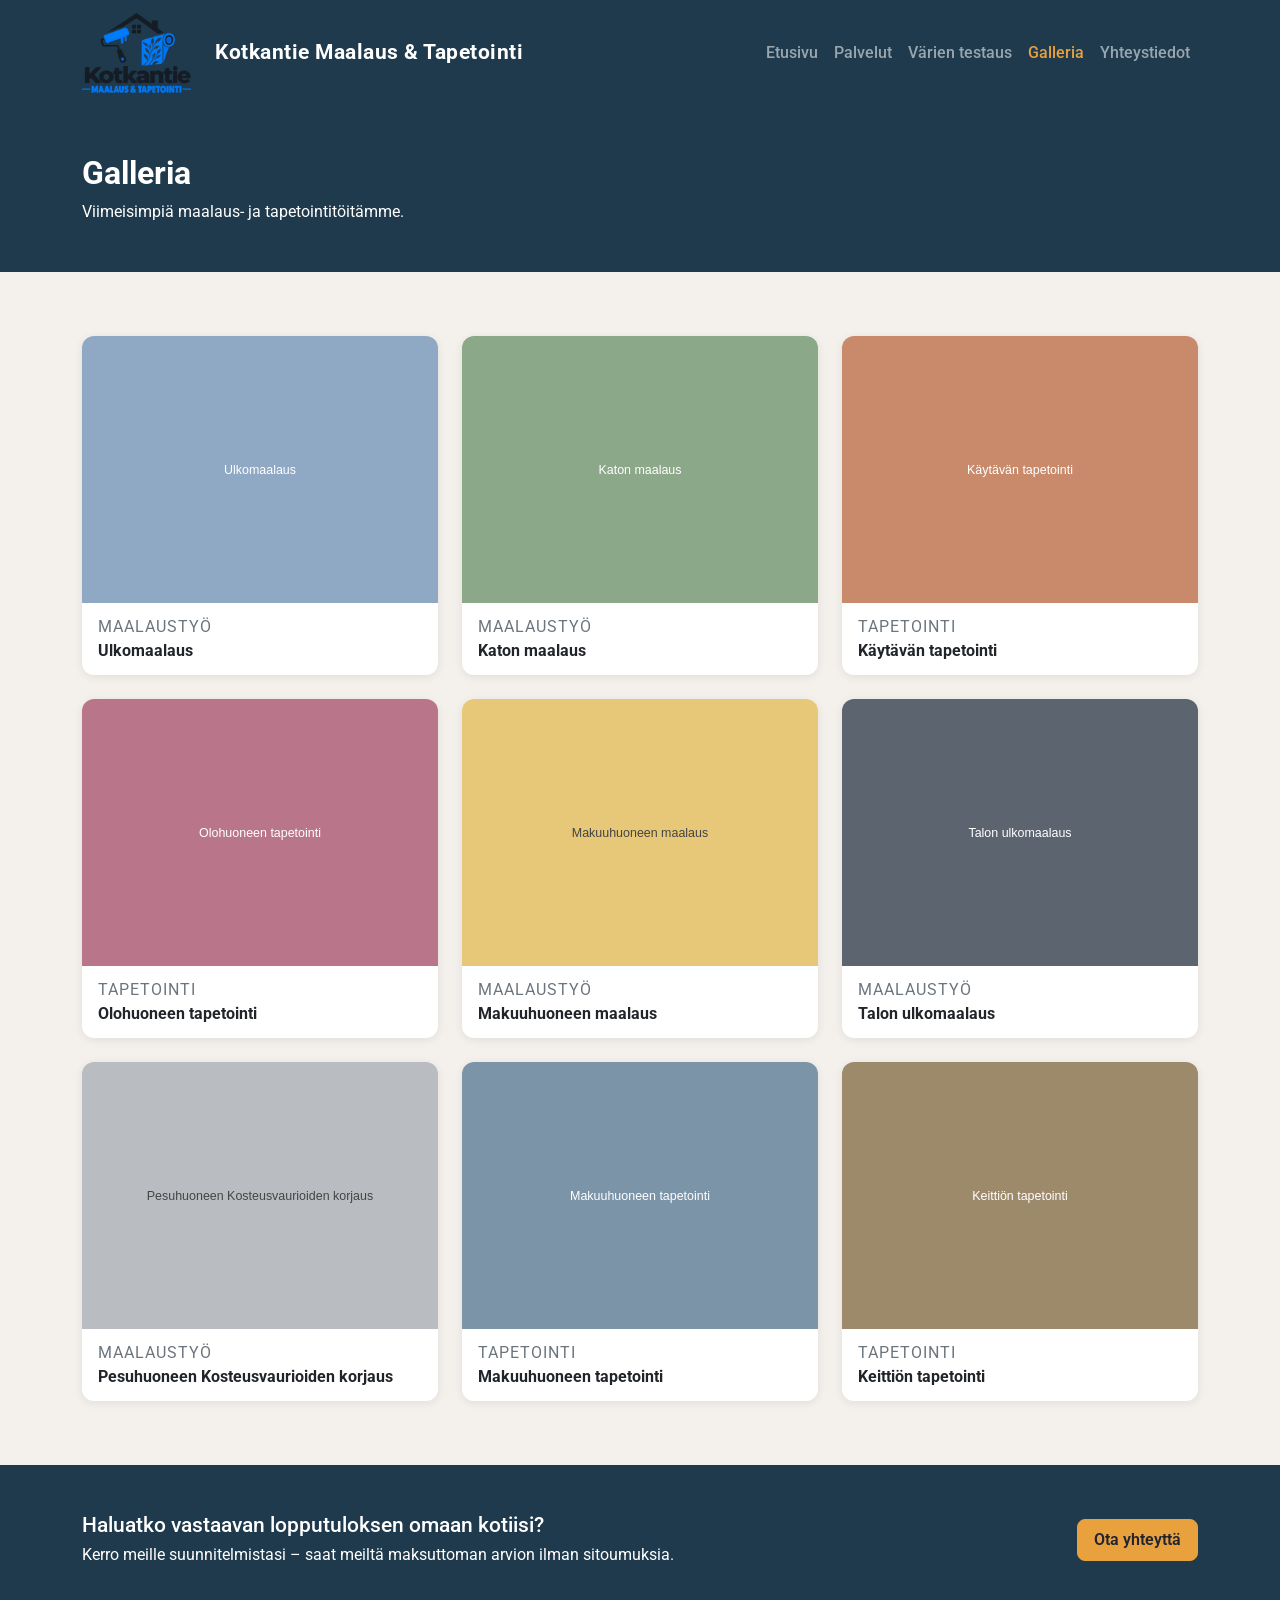
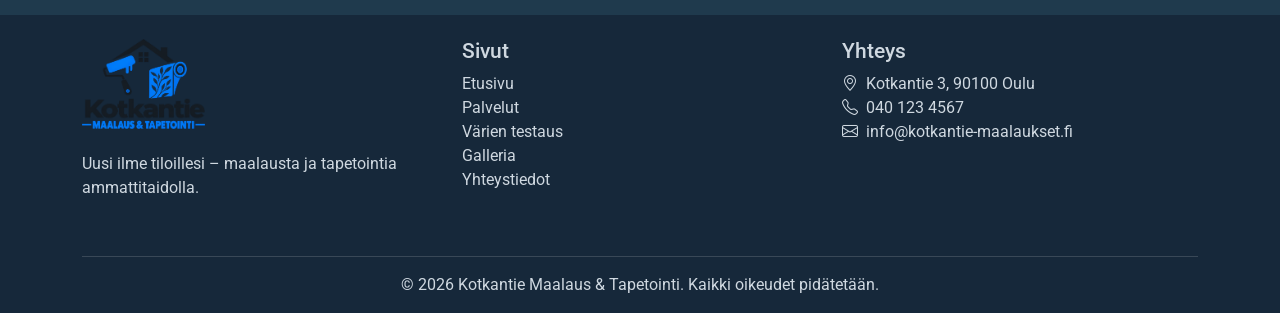
==== galleria.html @ 81343b9b "14.10 vika korjaus" ====
<!DOCTYPE html>
<html lang="fi">
<head>
  <meta charset="UTF-8">
  <meta name="viewport" content="width=device-width, initial-scale=1">
  <title>Galleria | Kotkantie Maalaus &amp; Tapetointi</title>
  <link href="https://cdn.jsdelivr.net/npm/bootstrap@5.3.3/dist/css/bootstrap.min.css" rel="stylesheet">
  <link href="https://cdn.jsdelivr.net/npm/bootstrap-icons@1.11.3/font/bootstrap-icons.min.css" rel="stylesheet">
  <link rel="stylesheet" href="css/styles.css">
</head>
<body>

<!-- Ylävalikko -->
<nav class="navbar navbar-expand-lg navbar-dark sticky-top" data-bs-theme="dark">
  <div class="container">
  <a class="navbar-brand d-flex align-items-center" href="index.html">
  <img src="kuvat/logo.png" alt="Kotkantie Maalaus &amp; Tapetointi logo" class="logo-kuva me-4">
  Kotkantie Maalaus &amp; Tapetointi
  </a>
    <button class="navbar-toggler" type="button" data-bs-toggle="collapse" data-bs-target="#paaValikko"
            aria-controls="paaValikko" aria-expanded="false" aria-label="Avaa valikko">
      <span class="navbar-toggler-icon"></span>
    </button>
    <div class="collapse navbar-collapse" id="paaValikko">
      <ul class="navbar-nav ms-auto">
        <li class="nav-item"><a class="nav-link" href="index.html">Etusivu</a></li>
        <li class="nav-item"><a class="nav-link" href="palvelut.html">Palvelut</a></li>
        <li class="nav-item"><a class="nav-link" href="varientestaus.html">Värien testaus</a></li>
        <li class="nav-item"><a class="nav-link active" aria-current="page" href="galleria.html">Galleria</a></li>
        <li class="nav-item"><a class="nav-link" href="yhteystiedot.html">Yhteystiedot</a></li>
      </ul>
    </div>
  </div>
</nav>

<main>
  <!-- Sivun otsikko -->
  <header class="sivun-otsikko">
    <div class="container">
      <h1 class="display-5 fw-bold">Galleria</h1>
      <p class="mb-0">Viimeisimpiä maalaus- ja tapetointitöitämme.</p>
    </div>
  </header>
    <section class="osio">
    <div class="container">
      <div class="row g-4">

        <div class="col-sm-6 col-lg-4">
          <div class="card galleria-tuote h-100">
            <img src="data:image/svg+xml,%3Csvg%20xmlns='http://www.w3.org/2000/svg'%20width='800'%20height='600'%3E%3Crect%20width='800'%20height='600'%20fill='%238fa8c4'/%3E%3Ctext%20x='400'%20y='310'%20font-family='Arial'%20font-size='28'%20fill='%23ffffff'%20text-anchor='middle'%3EUlkomaalaus%3C/text%3E%3C/svg%3E"
                 alt="Ulkomaalaus">
            <div class="kuvaus">
              <div class="luokka">Maalaustyö</div>
              <strong>Ulkomaalaus</strong>
            </div>
          </div>
        </div>

        <div class="col-sm-6 col-lg-4">
          <div class="card galleria-tuote h-100">
            <img src="data:image/svg+xml,%3Csvg%20xmlns='http://www.w3.org/2000/svg'%20width='800'%20height='600'%3E%3Crect%20width='800'%20height='600'%20fill='%238ba888'/%3E%3Ctext%20x='400'%20y='310'%20font-family='Arial'%20font-size='28'%20fill='%23ffffff'%20text-anchor='middle'%3EKaton maalaus%3C/text%3E%3C/svg%3E"
                 alt="Katon maalaus">
            <div class="kuvaus">
              <div class="luokka">Maalaustyö</div>
              <strong>Katon maalaus</strong>
            </div>
          </div>
        </div>

        <div class="col-sm-6 col-lg-4">
          <div class="card galleria-tuote h-100">
            <img src="data:image/svg+xml,%3Csvg%20xmlns='http://www.w3.org/2000/svg'%20width='800'%20height='600'%3E%3Crect%20width='800'%20height='600'%20fill='%23c98a6b'/%3E%3Ctext%20x='400'%20y='310'%20font-family='Arial'%20font-size='28'%20fill='%23ffffff'%20text-anchor='middle'%3EKäytävän tapetointi%3C/text%3E%3C/svg%3E"
                 alt="Käytävän tapetointi">
            <div class="kuvaus">
              <div class="luokka">Tapetointi</div>
              <strong>Käytävän tapetointi</strong>
            </div>
          </div>
        </div>

        <div class="col-sm-6 col-lg-4">
          <div class="card galleria-tuote h-100">
            <img src="data:image/svg+xml,%3Csvg%20xmlns='http://www.w3.org/2000/svg'%20width='800'%20height='600'%3E%3Crect%20width='800'%20height='600'%20fill='%23b9768a'/%3E%3Ctext%20x='400'%20y='310'%20font-family='Arial'%20font-size='28'%20fill='%23ffffff'%20text-anchor='middle'%3EOlohuoneen tapetointi%3C/text%3E%3C/svg%3E"
                 alt="Olohuoneen tapetointi">
            <div class="kuvaus">
              <div class="luokka">Tapetointi</div>
              <strong>Olohuoneen tapetointi</strong>
            </div>
          </div>
        </div>

        <div class="col-sm-6 col-lg-4">
          <div class="card galleria-tuote h-100">
            <img src="data:image/svg+xml,%3Csvg%20xmlns='http://www.w3.org/2000/svg'%20width='800'%20height='600'%3E%3Crect%20width='800'%20height='600'%20fill='%23e6c878'/%3E%3Ctext%20x='400'%20y='310'%20font-family='Arial'%20font-size='28'%20fill='%23444444'%20text-anchor='middle'%3EMakuuhuoneen maalaus%3C/text%3E%3C/svg%3E"
                 alt="Makuuhuoneen maalaus">
            <div class="kuvaus">
              <div class="luokka">Maalaustyö</div>
              <strong>Makuuhuoneen maalaus</strong>
            </div>
          </div>
        </div>

        <div class="col-sm-6 col-lg-4">
          <div class="card galleria-tuote h-100">
            <img src="data:image/svg+xml,%3Csvg%20xmlns='http://www.w3.org/2000/svg'%20width='800'%20height='600'%3E%3Crect%20width='800'%20height='600'%20fill='%235c6470'/%3E%3Ctext%20x='400'%20y='310'%20font-family='Arial'%20font-size='28'%20fill='%23ffffff'%20text-anchor='middle'%3ETalon ulkomaalaus%3C/text%3E%3C/svg%3E"
                 alt="Talon ulkomaalaus">
            <div class="kuvaus">
              <div class="luokka">Maalaustyö</div>
              <strong>Talon ulkomaalaus</strong>
            </div>
          </div>
        </div>

        <div class="col-sm-6 col-lg-4">
          <div class="card galleria-tuote h-100">
            <img src="data:image/svg+xml,%3Csvg%20xmlns='http://www.w3.org/2000/svg'%20width='800'%20height='600'%3E%3Crect%20width='800'%20height='600'%20fill='%23b9bdc1'/%3E%3Ctext%20x='400'%20y='310'%20font-family='Arial'%20font-size='28'%20fill='%23444444'%20text-anchor='middle'%3EPesuhuoneen Kosteusvaurioiden korjaus%3C/text%3E%3C/svg%3E"
                 alt="Pesuhuoneen Kosteusvaurioiden korjaus">
            <div class="kuvaus">
              <div class="luokka">Maalaustyö</div>
              <strong>Pesuhuoneen Kosteusvaurioiden korjaus</strong>
            </div>
          </div>
        </div>

        <div class="col-sm-6 col-lg-4">
          <div class="card galleria-tuote h-100">
            <img src="data:image/svg+xml,%3Csvg%20xmlns='http://www.w3.org/2000/svg'%20width='800'%20height='600'%3E%3Crect%20width='800'%20height='600'%20fill='%237c94a8'/%3E%3Ctext%20x='400'%20y='310'%20font-family='Arial'%20font-size='28'%20fill='%23ffffff'%20text-anchor='middle'%3EMakuuhuoneen tapetointi%3C/text%3E%3C/svg%3E"
                 alt="Makuuhuoneen tapetointi">
            <div class="kuvaus">
              <div class="luokka">Tapetointi</div>
              <strong>Makuuhuoneen tapetointi</strong>
            </div>
          </div>
        </div>

        <div class="col-sm-6 col-lg-4">
          <div class="card galleria-tuote h-100">
            <img src="data:image/svg+xml,%3Csvg%20xmlns='http://www.w3.org/2000/svg'%20width='800'%20height='600'%3E%3Crect%20width='800'%20height='600'%20fill='%239c8a6b'/%3E%3Ctext%20x='400'%20y='310'%20font-family='Arial'%20font-size='28'%20fill='%23ffffff'%20text-anchor='middle'%3EKeittiön tapetointi%3C/text%3E%3C/svg%3E"
                 alt="Keittiön tapetointi">
            <div class="kuvaus">
              <div class="luokka">Tapetointi</div>
              <strong>Keittiön tapetointi</strong>
            </div>
          </div>
        </div>

      </div>
    </div>
  </section>

  <!-- Kutsu toimintaan -->
  <section class="kutsu-palkki">
    <div class="container d-flex flex-wrap align-items-center justify-content-between gap-3">
      <div>
        <h3 class="mb-1">Haluatko vastaavan lopputuloksen omaan kotiisi?</h3>
        <p class="mb-0">Kerro meille suunnitelmistasi – saat meiltä maksuttoman arvion ilman sitoumuksia.</p>
      </div>
      <a href="yhteystiedot.html" class="btn btn-lg">Ota yhteyttä</a>
    </div>
  </section>
</main>

<!-- Alatunniste -->
<footer class="site-footer">
  <div class="container">
    <div class="row py-4">
    <div class="col-md-4 mb-3">
      <a href="index.html" class="d-inline-block mb-3">
        <img src="kuvat/logo.png" alt="Kotkantie Maalaus &amp; Tapetointi" class="logo-footer">
      </a>
      <p class="small">
        Uusi ilme tiloillesi – maalausta ja tapetointia ammattitaidolla.
      </p>
    </div>
      <div class="col-md-4 mb-3">
        <div class="h6">Sivut</div>
        <ul class="list-unstyled small">
          <li><a href="index.html">Etusivu</a></li>
          <li><a href="palvelut.html">Palvelut</a></li>
          <li><a href="varientestaus.html">Värien testaus</a></li>
          <li><a href="galleria.html">Galleria</a></li>
          <li><a href="yhteystiedot.html">Yhteystiedot</a></li>
        </ul>
      </div>
      <div class="col-md-4 mb-3">
        <div class="h6">Yhteys</div>
        <ul class="list-unstyled small">
          <li><i class="bi bi-geo-alt me-2"></i>Kotkantie 3, 90100 Oulu</li>
          <li><i class="bi bi-telephone me-2"></i>040 123 4567</li>
          <li><i class="bi bi-envelope me-2"></i>info@kotkantie-maalaukset.fi</li>
        </ul>
      </div>
    </div>
    <div class="footer-alaosa text-center py-3">
      <span id="vuosi"></span>
    </div>
  </div>
</footer>

<script src="https://code.jquery.com/jquery-3.7.1.min.js"></script>
<script src="https://cdn.jsdelivr.net/npm/bootstrap@5.3.3/dist/js/bootstrap.bundle.min.js"></script>
<script src="js/script.js"></script>
<script src="js/värit.js"></script>
</body>
</html>
---- css/styles.css ----
/* ============================================================
   Kotkantie Maalaus & Tapetointi
   Omat tyylit Bootstrap 5:n päälle.
   Brändivärit on kerätty muuttujiin – vaihda ne helposti täällä.

   Graafinen ohjeistus:
   - Otsikko 1: 20-24 px (käytössä 24 px)
   - Otsikko 2 ja muut otsikot: 14-16 px (käytössä 16 px)
   - Tekstit: 12 px
   - Fontti: Roboto
   ============================================================ */

/* HUOM: @import-säännön pitää olla tiedoston alussa ennen muita sääntöjä.
   Tämän tiedoston pitää latautua Bootstrapin JÄLKEEN, jotta ylikirjoitukset toimivat. */
@import url("https://fonts.googleapis.com/css2?family=Roboto:wght@400;500;700&display=swap");

:root {
  /* Brändivärit (väliaikaiset – vaihdetaan asiakkaan värien tultua) */
  --vp-tumma: #1f3a4d;        /* syvä merensininen */
  --vp-akcentti: #e8a13c;     /* lämpin oranssi */
  --vp-vaalea: #f4f1ec;       /* kermanvalkoinen */
  --vp-teksti: #2b2b2b;
  --vp-harmaa: #6c757d;

  /* Typografia (graafisen ohjeistuksen mukaan) */
  --fontti-perus: "Roboto", sans-serif;
  --koko-h1: 32px;            /* sallittu 20-24 px */
  --koko-otsikko: 21px;       /* sallittu 14-16 px */
  --koko-teksti: 16px;

  /* Bootstrapin omat muuttujat ohjeiden mukaisiksi */
  --bs-body-font-family: var(--fontti-perus);
  --bs-body-font-size: var(--koko-teksti);
}

/* ---------- Typografia ---------- */
body {
  font-family: var(--fontti-perus);
  font-size: var(--koko-teksti);
  color: var(--vp-teksti);
  background-color: var(--vp-vaalea);
}

h1, .h1,
.display-1, .display-2, .display-3,
.display-4, .display-5, .display-6 {
  font-size: var(--koko-h1);
}

h2, h3, h4, h5, h6,
.h2, .h3, .h4, .h5, .h6 {
  font-size: var(--koko-otsikko);
}

/* Bootstrapin tekstiluokat ja komponentit 12 px:ään */
p, li, td, th, label, small, .small,
.lead,
.card-text,
.nav-link,
.dropdown-item,
.btn,
.form-control,
.form-select,
.form-label,
.form-text,
.badge,
.breadcrumb {
  font-size: var(--koko-teksti);
}

/* Logo/brändi on otsikkotason elementti */
.navbar-brand {
  font-size: var(--koko-otsikko);
}

/* ---------- Ylävalikko ---------- */
.navbar {
  background-color: var(--vp-tumma) !important;
}

.navbar-brand {
  font-weight: 700;
  letter-spacing: 0.5px;
}

.navbar-brand .bi {
  color: var(--vp-akcentti);
}

.navbar .nav-link {
  font-weight: 500;
  position: relative;
}

.navbar .nav-link.active {
  color: var(--vp-akcentti) !important;
}

/* ---------- Kuvakelehditys (hero) ---------- */
.kuva-alku {
  background: linear-gradient(135deg, var(--vp-tumma) 0%, #2d5470 100%);
  color: #fff;
  padding: 6rem 0 5rem;
}

.kuva-alku h1 {
  font-weight: 700;
}

.kuva-alku .lead {
  max-width: 640px;
  font-size: var(--koko-teksti);
}

.btn-akcentti {
  background-color: var(--vp-akcentti);
  border-color: var(--vp-akcentti);
  color: #1f2430;
  font-weight: 600;
}

.btn-akcentti:hover {
  background-color: #d18c29;
  border-color: #d18c29;
  color: #fff;
}

.btn-laakeri {
  border: 2px solid #fff;
  color: #fff;
  font-weight: 600;
}

.btn-laakeri:hover {
  background-color: #fff;
  color: var(--vp-tumma);
}

/* ---------- Yleiset osiot ---------- */
.osio {
  padding: 4rem 0;
}

.osio-otsikko {
  font-weight: 700;
  color: var(--vp-tumma);
  margin-bottom: 2rem;
}

.osio-otsikko::after {
  content: "";
  display: block;
  width: 56px;
  height: 4px;
  margin-top: 0.5rem;
  background-color: var(--vp-akcentti);
  border-radius: 2px;
}

/* Sivun otsikkopalkki pienemmille sivuille */
.sivun-otsikko {
  background-color: var(--vp-tumma);
  color: #fff;
  padding: 3rem 0;
}

/* ---------- Kortit ---------- */
.kortti-palvelu {
  border: none;
  border-radius: 0.75rem;
  box-shadow: 0 2px 10px rgba(0, 0, 0, 0.08);
  transition: transform 0.2s ease, box-shadow 0.2s ease;
}

.kortti-palvelu:hover {
  transform: translateY(-6px);
  box-shadow: 0 10px 24px rgba(0, 0, 0, 0.15);
}

/* Kuvakkeet eivät ole tekstiä, joten niiden koko saa poiketa */
.kortti-palvelu .kuvake {
  font-size: 2.5rem;
  color: var(--vp-akcentti);
}

/* ---------- Värien testaus: huone ---------- */
.huone {
  position: relative;
  width: 100%;
  aspect-ratio: 4 / 3;
  overflow: hidden;
  border-radius: 0.75rem;
  box-shadow: 0 8px 24px rgba(0, 0, 0, 0.2);
  /* Maalattavat värit asetetaan JS:llä näihin muuttujiin */
  --seinavari: #f2f0ea;
  --jalkalistavari: #ffffff;
}

.seina {
  position: absolute;
  top: 0;
  left: 0;
  right: 0;
  bottom: 22%;
  background-color: var(--seinavari);
  transition: background-color 0.35s ease;
}

.lattia {
  position: absolute;
  bottom: 0;
  left: 0;
  right: 0;
  height: 22%;
  background: repeating-linear-gradient(
    90deg,
    #c9a26f 0 70px,
    #bd9460 70px 140px
  );
  box-shadow: inset 0 6px 10px rgba(0, 0, 0, 0.15);
}

.jalkalista {
  position: absolute;
  left: 0;
  right: 0;
  bottom: 22%;
  height: 4.5%;
  background-color: var(--jalkalistavari);
  border-top: 1px solid rgba(0, 0, 0, 0.15);
  transition: background-color 0.35s ease;
}

.ovi {
  position: absolute;
  bottom: 22%;
  left: 10%;
  width: 15%;
  height: 48%;
  background-color: #fbfaf7;
  border: 5px solid #d9d2c6;
  border-bottom: none;
  border-radius: 4px 4px 0 0;
}

.ovi::after {
  content: "";
  position: absolute;
  right: 12%;
  top: 52%;
  width: 8%;
  height: 8%;
  border-radius: 50%;
  background-color: #b9924f;
}

.ikkuna {
  position: absolute;
  top: 12%;
  right: 12%;
  width: 28%;
  height: 36%;
  background: linear-gradient(180deg, #cfe7f5 0%, #e8f4fb 100%);
  border: 7px solid #ffffff;
  box-shadow: 0 0 0 2px #d9d2c6, 0 4px 10px rgba(0, 0, 0, 0.12);
}

.ikkuna::before {
  content: "";
  position: absolute;
  left: 50%;
  top: 0;
  bottom: 0;
  width: 4px;
  margin-left: -2px;
  background-color: #ffffff;
}

.ikkuna::after {
  content: "";
  position: absolute;
  top: 50%;
  left: 0;
  right: 0;
  height: 4px;
  margin-top: -2px;
  background-color: #ffffff;
}

.sofa {
  position: absolute;
  bottom: 22%;
  left: 38%;
  width: 30%;
  height: 17%;
  background-color: #7c8a94;
  border-radius: 12px 12px 0 0;
}

.sofa::before {
  content: "";
  position: absolute;
  left: -6%;
  bottom: 0;
  width: 14%;
  height: 100%;
  background-color: #6d7a84;
  border-radius: 12px 0 0 0;
}

.sofa::after {
  content: "";
  position: absolute;
  right: -6%;
  bottom: 0;
  width: 14%;
  height: 100%;
  background-color: #6d7a84;
  border-radius: 0 12px 0 0;
}

/* ---------- Värien testaus: navetat ---------- */
.navetarivit {
  display: flex;
  flex-wrap: wrap;
  gap: 0.6rem;
}

.navetta {
  width: 52px;
  height: 52px;
  border-radius: 50%;
  cursor: pointer;
  border: 3px solid rgba(0, 0, 0, 0.15);
  transition: transform 0.15s ease, border-color 0.15s ease;
}

.navetta:hover {
  transform: scale(1.1);
}

.navetta.aktiivinen {
  border-color: var(--vp-tumma);
  transform: scale(1.12);
  box-shadow: 0 0 0 3px var(--vp-akcentti);
}

.navetta-oma {
  position: relative;
  overflow: hidden;
  background: conic-gradient(red, yellow, lime, cyan, blue, magenta, red);
  border: 3px dashed rgba(0, 0, 0, 0.35);
}

.navetta-oma input[type="color"] {
  position: absolute;
  inset: -8px;
  width: calc(100% + 16px);
  height: calc(100% + 16px);
  cursor: pointer;
  opacity: 0;
}

.vari-otanto {
  display: inline-block;
  width: 1rem;
  height: 1rem;
  border-radius: 0.25rem;
  vertical-align: -0.2rem;
  margin-right: 0.4rem;
  border: 1px solid rgba(0, 0, 0, 0.2);
}

/* ---------- Galleria ---------- */
.galleria-tuote {
  border: none;
  border-radius: 0.75rem;
  overflow: hidden;
  background: #fff;
  box-shadow: 0 2px 10px rgba(0, 0, 0, 0.08);
  transition: transform 0.2s ease, box-shadow 0.2s ease;
}

.galleria-tuote:hover {
  transform: translateY(-6px);
  box-shadow: 0 10px 24px rgba(0, 0, 0, 0.15);
}

.galleria-tuote img {
  width: 100%;
  aspect-ratio: 4 / 3;
  object-fit: cover;
  display: block;
}

.galleria-tuote .kuvaus {
  padding: 0.75rem 1rem;
}

.galleria-tuote .luokka {
  font-size: var(--koko-teksti);
  color: var(--vp-harmaa);
  text-transform: uppercase;
  letter-spacing: 1px;
}

/* ---------- Yhteystiedot ---------- */
/* Kuvakkeet eivät ole tekstiä, joten niiden koko saa poiketa */
.yhteystieto-kohteet .bi {
  font-size: 1.4rem;
  color: var(--vp-akcentti);
  width: 2rem;
  text-align: center;
}

.kartta-upotus {
  height: 260px;
  border-radius: 0.75rem;
  background-color: #dfe6ea;
  border: 2px dashed #aab7c0;
  display: flex;
  flex-direction: column;
  align-items: center;
  justify-content: center;
  color: var(--vp-harmaa);
}

.kartta-upotus .bi {
  font-size: 2.5rem;
}

/* ---------- Kutsu-toimintaan -palkki ---------- */
.kutsu-palkki {
  background-color: var(--vp-tumma);
  color: #fff;
  padding: 3rem 0;
}

.kutsu-palkki .btn {
  background-color: var(--vp-akcentti);
  border-color: var(--vp-akcentti);
  color: #1f2430;
  font-weight: 600;
}

.kutsu-palkki .btn:hover {
  background-color: #d18c29;
  color: #fff;
}

/* ---------- Alatunniste ---------- */
.site-footer {
  background-color: #16283a;
  color: #cfd8e0;
  margin-top: auto;
}

.site-footer a {
  color: #cfd8e0;
  text-decoration: none;
}

.site-footer a:hover {
  color: var(--vp-akcentti);
}

.site-footer .brand .bi {
  color: var(--vp-akcentti);
}

.footer-alaosa {
  border-top: 1px solid rgba(255, 255, 255, 0.15);
  font-size: var(--koko-teksti);
}

body {
  display: flex;
  flex-direction: column;
  min-height: 100vh;
}

main {
  flex: 1 0 auto;
}

.logo-kuva {
  height: 80px;
  width: auto;
  margin-right: 1.5rem;
}

/* Pienemmillä näytöillä hieman pienempi, ettei valikko täyty */
@media (max-width: 575.98px) {
  .logo-kuva {
    height: 40px;
  }
}

.logo-footer {
  height: 90px;
  width: auto;
  display: block;
}
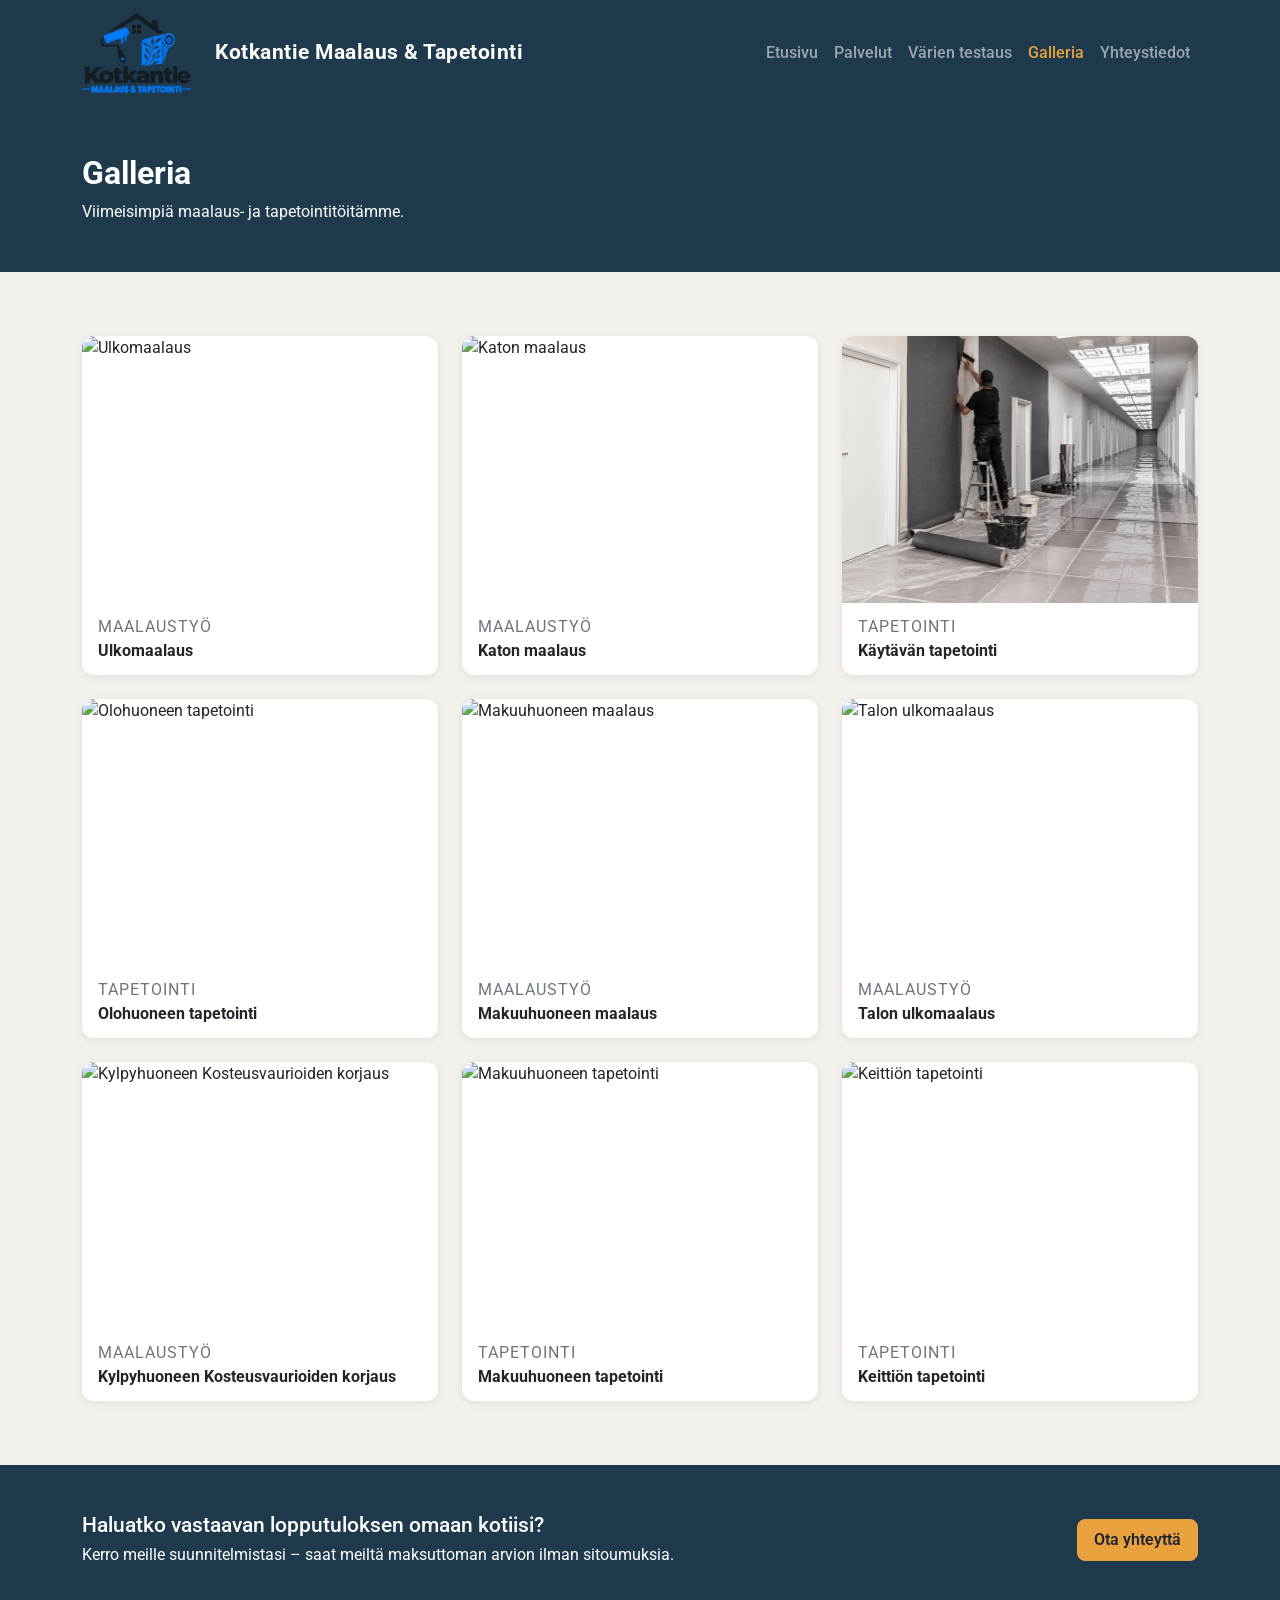
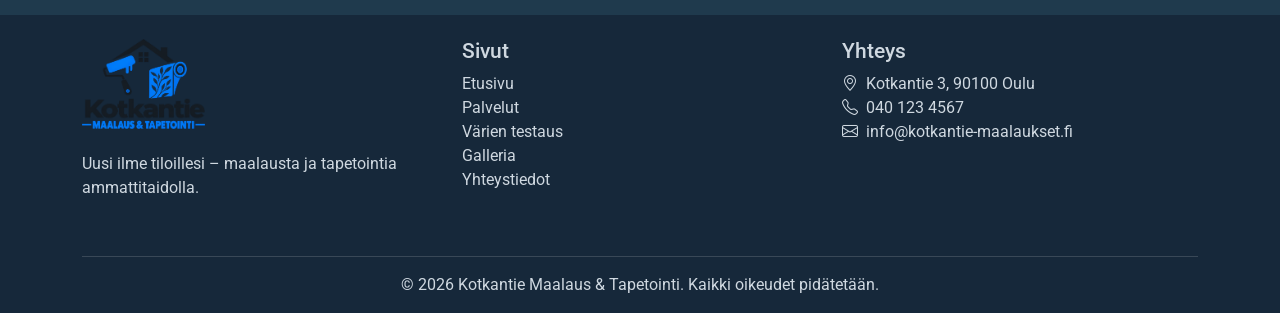
==== commit 31341086: "Galleria kuvat" ====
--- a/galleria.html
+++ b/galleria.html
@@ -47,8 +47,9 @@
 
         <div class="col-sm-6 col-lg-4">
           <div class="card galleria-tuote h-100">
-            <img src="data:image/svg+xml,%3Csvg%20xmlns='http://www.w3.org/2000/svg'%20width='800'%20height='600'%3E%3Crect%20width='800'%20height='600'%20fill='%238fa8c4'/%3E%3Ctext%20x='400'%20y='310'%20font-family='Arial'%20font-size='28'%20fill='%23ffffff'%20text-anchor='middle'%3EUlkomaalaus%3C/text%3E%3C/svg%3E"
-                 alt="Ulkomaalaus">
+          <img src="https://irp.cdn-website.com/e50eae41/dms3rep/multi/opt/how-does-the-temperature-outside-affect-my-exterior-paint-job-1200px-1920w.jpg"
+          alt="Ulkomaalaus"
+          loading="lazy">
             <div class="kuvaus">
               <div class="luokka">Maalaustyö</div>
               <strong>Ulkomaalaus</strong>
@@ -58,7 +59,7 @@
 
         <div class="col-sm-6 col-lg-4">
           <div class="card galleria-tuote h-100">
-            <img src="data:image/svg+xml,%3Csvg%20xmlns='http://www.w3.org/2000/svg'%20width='800'%20height='600'%3E%3Crect%20width='800'%20height='600'%20fill='%238ba888'/%3E%3Ctext%20x='400'%20y='310'%20font-family='Arial'%20font-size='28'%20fill='%23ffffff'%20text-anchor='middle'%3EKaton maalaus%3C/text%3E%3C/svg%3E"
+            <img src="https://rhinoluxe.co.za/cdn/shop/articles/blog3_v2_9ebde4c7-092a-4fac-a009-b4d4a25be14e.png?v=1780162946"
                  alt="Katon maalaus">
             <div class="kuvaus">
               <div class="luokka">Maalaustyö</div>
@@ -69,7 +70,7 @@
 
         <div class="col-sm-6 col-lg-4">
           <div class="card galleria-tuote h-100">
-            <img src="data:image/svg+xml,%3Csvg%20xmlns='http://www.w3.org/2000/svg'%20width='800'%20height='600'%3E%3Crect%20width='800'%20height='600'%20fill='%23c98a6b'/%3E%3Ctext%20x='400'%20y='310'%20font-family='Arial'%20font-size='28'%20fill='%23ffffff'%20text-anchor='middle'%3EKäytävän tapetointi%3C/text%3E%3C/svg%3E"
+            <img src="kuvat/Käytävätapetointi.png"
                  alt="Käytävän tapetointi">
             <div class="kuvaus">
               <div class="luokka">Tapetointi</div>
@@ -80,7 +81,7 @@
 
         <div class="col-sm-6 col-lg-4">
           <div class="card galleria-tuote h-100">
-            <img src="data:image/svg+xml,%3Csvg%20xmlns='http://www.w3.org/2000/svg'%20width='800'%20height='600'%3E%3Crect%20width='800'%20height='600'%20fill='%23b9768a'/%3E%3Ctext%20x='400'%20y='310'%20font-family='Arial'%20font-size='28'%20fill='%23ffffff'%20text-anchor='middle'%3EOlohuoneen tapetointi%3C/text%3E%3C/svg%3E"
+            <img src="https://www.diy-extra.co.uk/wp-content/uploads/2012/06/wallpapering-like-pro.jpg"
                  alt="Olohuoneen tapetointi">
             <div class="kuvaus">
               <div class="luokka">Tapetointi</div>
@@ -91,7 +92,7 @@
 
         <div class="col-sm-6 col-lg-4">
           <div class="card galleria-tuote h-100">
-            <img src="data:image/svg+xml,%3Csvg%20xmlns='http://www.w3.org/2000/svg'%20width='800'%20height='600'%3E%3Crect%20width='800'%20height='600'%20fill='%23e6c878'/%3E%3Ctext%20x='400'%20y='310'%20font-family='Arial'%20font-size='28'%20fill='%23444444'%20text-anchor='middle'%3EMakuuhuoneen maalaus%3C/text%3E%3C/svg%3E"
+            <img src="https://cdn.mos.cms.futurecdn.net/2AsPiGezsaS82uzoFYMdG.jpg"
                  alt="Makuuhuoneen maalaus">
             <div class="kuvaus">
               <div class="luokka">Maalaustyö</div>
@@ -102,7 +103,7 @@
 
         <div class="col-sm-6 col-lg-4">
           <div class="card galleria-tuote h-100">
-            <img src="data:image/svg+xml,%3Csvg%20xmlns='http://www.w3.org/2000/svg'%20width='800'%20height='600'%3E%3Crect%20width='800'%20height='600'%20fill='%235c6470'/%3E%3Ctext%20x='400'%20y='310'%20font-family='Arial'%20font-size='28'%20fill='%23ffffff'%20text-anchor='middle'%3ETalon ulkomaalaus%3C/text%3E%3C/svg%3E"
+            <img src="https://cdn.myjobquote.co.uk/images/house-painting.jpeg"
                  alt="Talon ulkomaalaus">
             <div class="kuvaus">
               <div class="luokka">Maalaustyö</div>
@@ -113,18 +114,18 @@
 
         <div class="col-sm-6 col-lg-4">
           <div class="card galleria-tuote h-100">
-            <img src="data:image/svg+xml,%3Csvg%20xmlns='http://www.w3.org/2000/svg'%20width='800'%20height='600'%3E%3Crect%20width='800'%20height='600'%20fill='%23b9bdc1'/%3E%3Ctext%20x='400'%20y='310'%20font-family='Arial'%20font-size='28'%20fill='%23444444'%20text-anchor='middle'%3EPesuhuoneen Kosteusvaurioiden korjaus%3C/text%3E%3C/svg%3E"
-                 alt="Pesuhuoneen Kosteusvaurioiden korjaus">
-            <div class="kuvaus">
-              <div class="luokka">Maalaustyö</div>
-              <strong>Pesuhuoneen Kosteusvaurioiden korjaus</strong>
-            </div>
-          </div>
-        </div>
-
-        <div class="col-sm-6 col-lg-4">
-          <div class="card galleria-tuote h-100">
-            <img src="data:image/svg+xml,%3Csvg%20xmlns='http://www.w3.org/2000/svg'%20width='800'%20height='600'%3E%3Crect%20width='800'%20height='600'%20fill='%237c94a8'/%3E%3Ctext%20x='400'%20y='310'%20font-family='Arial'%20font-size='28'%20fill='%23ffffff'%20text-anchor='middle'%3EMakuuhuoneen tapetointi%3C/text%3E%3C/svg%3E"
+            <img src="https://www.blosius.fi/hs-fs/hubfs/kosteusvauriokorjaus_kylpyhuoneessa_ja_saunassa_porareik%C3%A4mittaus.jpg?width=2048&height=1536&name=kosteusvauriokorjaus_kylpyhuoneessa_ja_saunassa_porareik%C3%A4mittaus.jpg"
+                 alt="Kylpyhuoneen Kosteusvaurioiden korjaus">
+            <div class="kuvaus">
+              <div class="luokka">Maalaustyö</div>
+              <strong>Kylpyhuoneen Kosteusvaurioiden korjaus</strong>
+            </div>
+          </div>
+        </div>
+
+        <div class="col-sm-6 col-lg-4">
+          <div class="card galleria-tuote h-100">
+            <img src="https://encrypted-tbn0.gstatic.com/images?q=tbn:ANd9GcREEVEI2ohy-SO2_CDKO6DYLNjZS1CpAvoV2bBTNxm50sekh2LWKXZsV7g&s=10"
                  alt="Makuuhuoneen tapetointi">
             <div class="kuvaus">
               <div class="luokka">Tapetointi</div>
@@ -135,7 +136,7 @@
 
         <div class="col-sm-6 col-lg-4">
           <div class="card galleria-tuote h-100">
-            <img src="data:image/svg+xml,%3Csvg%20xmlns='http://www.w3.org/2000/svg'%20width='800'%20height='600'%3E%3Crect%20width='800'%20height='600'%20fill='%239c8a6b'/%3E%3Ctext%20x='400'%20y='310'%20font-family='Arial'%20font-size='28'%20fill='%23ffffff'%20text-anchor='middle'%3EKeittiön tapetointi%3C/text%3E%3C/svg%3E"
+            <img src="https://cdn.mos.cms.futurecdn.net/923FYptHFtckcuwb77ihwT.jpg"
                  alt="Keittiön tapetointi">
             <div class="kuvaus">
               <div class="luokka">Tapetointi</div>
--- a/css/styles.css
+++ b/css/styles.css
@@ -1,7 +1,7 @@
 /* ============================================================
    Kotkantie Maalaus & Tapetointi
    Omat tyylit Bootstrap 5:n päälle.
-   Brändivärit on kerätty muuttujiin – vaihda ne helposti täällä.
+   Brändivärit on kerätty muuttujiin
 
    Graafinen ohjeistus:
    - Otsikko 1: 20-24 px (käytössä 24 px)
@@ -10,8 +10,6 @@
    - Fontti: Roboto
    ============================================================ */
 
-/* HUOM: @import-säännön pitää olla tiedoston alussa ennen muita sääntöjä.
-   Tämän tiedoston pitää latautua Bootstrapin JÄLKEEN, jotta ylikirjoitukset toimivat. */
 @import url("https://fonts.googleapis.com/css2?family=Roboto:wght@400;500;700&display=swap");
 
 :root {
@@ -319,14 +317,14 @@
   border-radius: 0 12px 0 0;
 }
 
-/* ---------- Värien testaus: navetat ---------- */
-.navetarivit {
+/* ---------- Värien testaus: napit ---------- */
+.nappirivit {
   display: flex;
   flex-wrap: wrap;
   gap: 0.6rem;
 }
 
-.navetta {
+.nappi {
   width: 52px;
   height: 52px;
   border-radius: 50%;
@@ -335,24 +333,24 @@
   transition: transform 0.15s ease, border-color 0.15s ease;
 }
 
-.navetta:hover {
+.nappi:hover {
   transform: scale(1.1);
 }
 
-.navetta.aktiivinen {
+.nappi.aktiivinen {
   border-color: var(--vp-tumma);
   transform: scale(1.12);
   box-shadow: 0 0 0 3px var(--vp-akcentti);
 }
 
-.navetta-oma {
+.nappi-oma {
   position: relative;
   overflow: hidden;
   background: conic-gradient(red, yellow, lime, cyan, blue, magenta, red);
   border: 3px dashed rgba(0, 0, 0, 0.35);
 }
 
-.navetta-oma input[type="color"] {
+.nappi-oma input[type="color"] {
   position: absolute;
   inset: -8px;
   width: calc(100% + 16px);
@@ -361,7 +359,7 @@
   opacity: 0;
 }
 
-.vari-otanto {
+.vari-valittu {
   display: inline-block;
   width: 1rem;
   height: 1rem;
@@ -402,6 +400,22 @@
   color: var(--vp-harmaa);
   text-transform: uppercase;
   letter-spacing: 1px;
+}
+
+
+.gallery-card img {
+  width: 100%;
+  aspect-ratio: 4 / 3;   /* kaikille kuville sama muoto */
+  object-fit: cover;      /* leikkaa kuvan sen sijaan että venyttäisi */
+  object-position: center top; /* pitää maalarin pään ja telan näkyvissä */
+  display: block;
+}
+
+.gallery-grid {
+  display: grid;
+  grid-template-columns: repeat(3, 1fr);
+  gap: 20px;
+  align-items: start;  /* kortit eivät venytä toisiaan saman korkuisiksi */
 }
 
 /* ---------- Yhteystiedot ---------- */
@@ -500,4 +514,4 @@
   height: 90px;
   width: auto;
   display: block;
-}+}
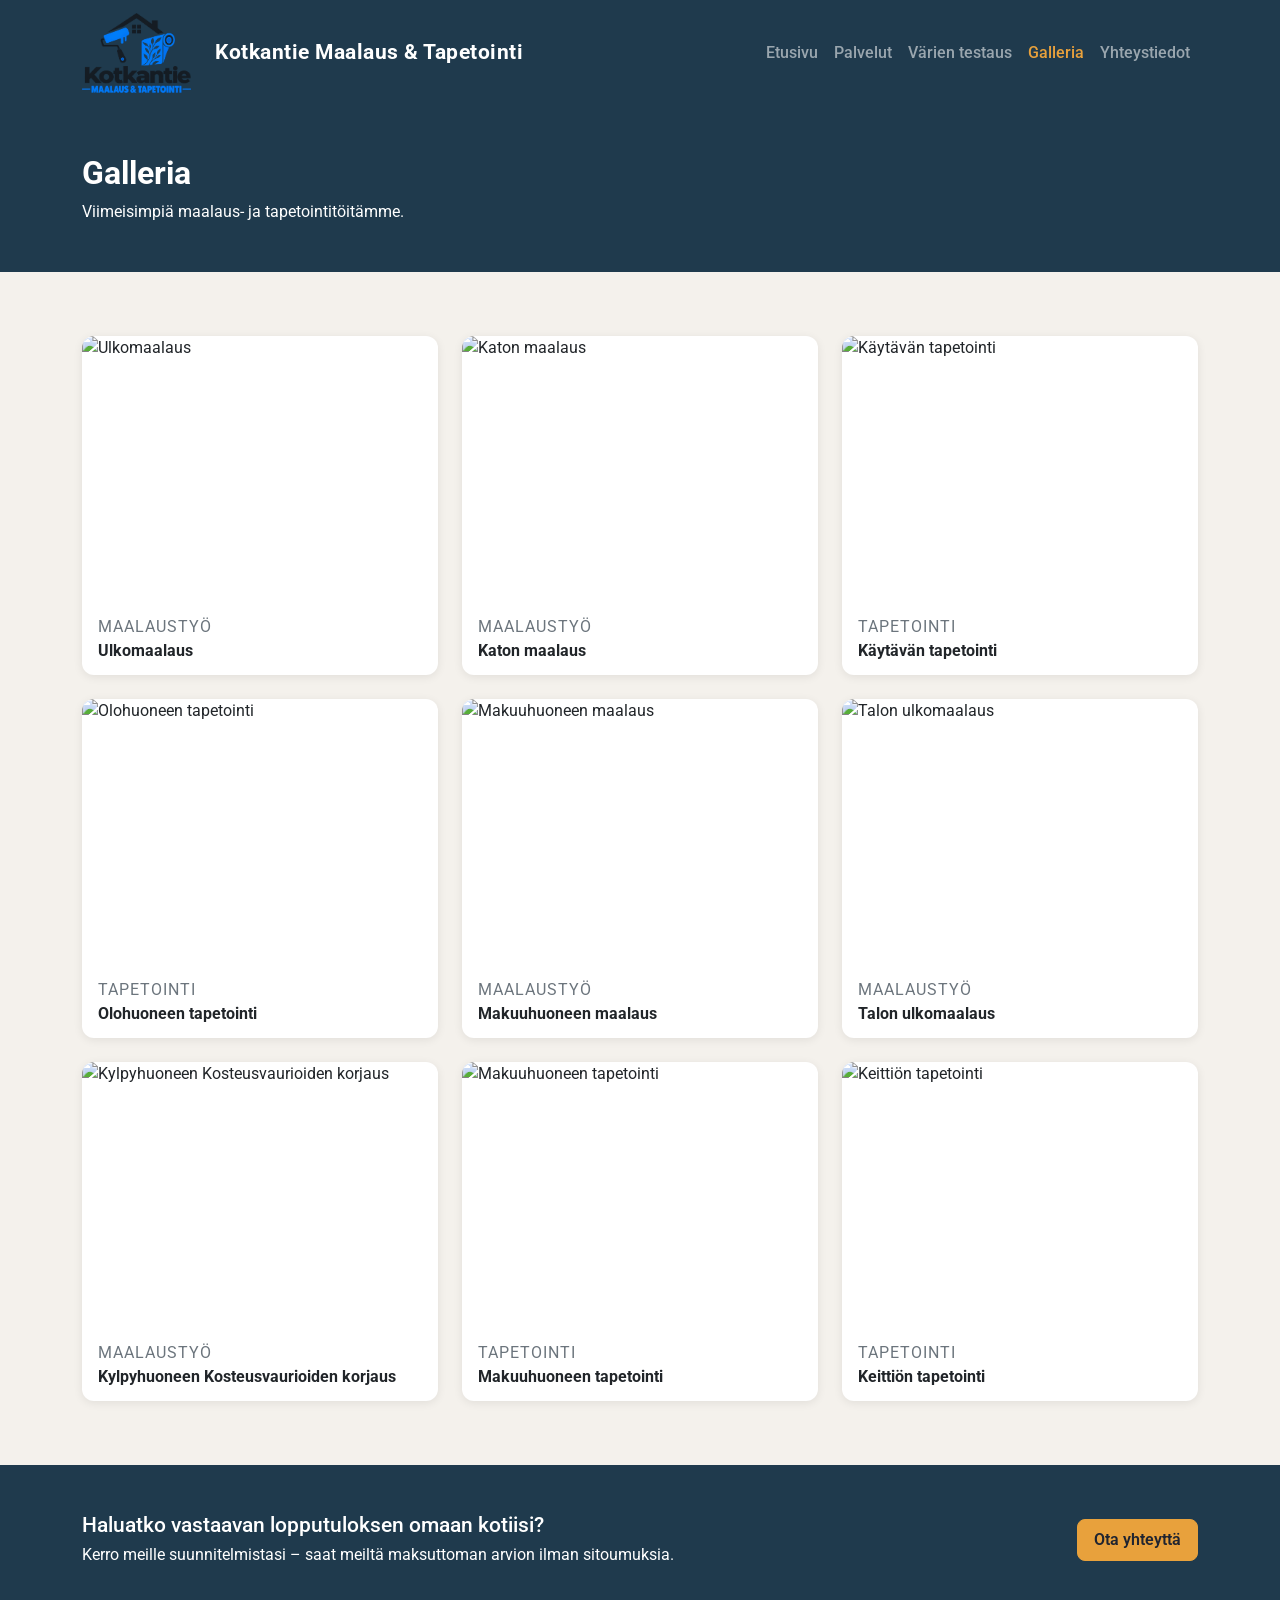
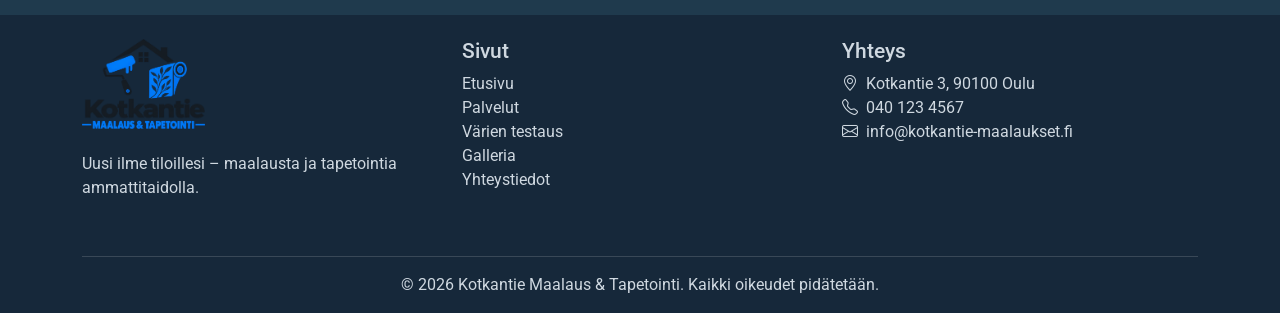
==== commit f11c8669: "Initial commit" ====
--- a/galleria.html
+++ b/galleria.html
@@ -60,7 +60,8 @@
         <div class="col-sm-6 col-lg-4">
           <div class="card galleria-tuote h-100">
             <img src="https://rhinoluxe.co.za/cdn/shop/articles/blog3_v2_9ebde4c7-092a-4fac-a009-b4d4a25be14e.png?v=1780162946"
-                 alt="Katon maalaus">
+                 alt="Katon maalaus"
+                 loading="lazy">
             <div class="kuvaus">
               <div class="luokka">Maalaustyö</div>
               <strong>Katon maalaus</strong>
@@ -70,8 +71,9 @@
 
         <div class="col-sm-6 col-lg-4">
           <div class="card galleria-tuote h-100">
-            <img src="kuvat/Käytävätapetointi.png"
-                 alt="Käytävän tapetointi">
+            <img src="kuvat/kaytavatapetointi.png"
+                 alt="Käytävän tapetointi"
+                 loading="lazy">
             <div class="kuvaus">
               <div class="luokka">Tapetointi</div>
               <strong>Käytävän tapetointi</strong>
@@ -82,7 +84,8 @@
         <div class="col-sm-6 col-lg-4">
           <div class="card galleria-tuote h-100">
             <img src="https://www.diy-extra.co.uk/wp-content/uploads/2012/06/wallpapering-like-pro.jpg"
-                 alt="Olohuoneen tapetointi">
+                 alt="Olohuoneen tapetointi"
+                 loading="lazy">
             <div class="kuvaus">
               <div class="luokka">Tapetointi</div>
               <strong>Olohuoneen tapetointi</strong>
@@ -93,7 +96,8 @@
         <div class="col-sm-6 col-lg-4">
           <div class="card galleria-tuote h-100">
             <img src="https://cdn.mos.cms.futurecdn.net/2AsPiGezsaS82uzoFYMdG.jpg"
-                 alt="Makuuhuoneen maalaus">
+                 alt="Makuuhuoneen maalaus"
+                 loading="lazy">
             <div class="kuvaus">
               <div class="luokka">Maalaustyö</div>
               <strong>Makuuhuoneen maalaus</strong>
@@ -104,7 +108,8 @@
         <div class="col-sm-6 col-lg-4">
           <div class="card galleria-tuote h-100">
             <img src="https://cdn.myjobquote.co.uk/images/house-painting.jpeg"
-                 alt="Talon ulkomaalaus">
+                 alt="Talon ulkomaalaus"
+                 loading="lazy">
             <div class="kuvaus">
               <div class="luokka">Maalaustyö</div>
               <strong>Talon ulkomaalaus</strong>
@@ -115,7 +120,8 @@
         <div class="col-sm-6 col-lg-4">
           <div class="card galleria-tuote h-100">
             <img src="https://www.blosius.fi/hs-fs/hubfs/kosteusvauriokorjaus_kylpyhuoneessa_ja_saunassa_porareik%C3%A4mittaus.jpg?width=2048&height=1536&name=kosteusvauriokorjaus_kylpyhuoneessa_ja_saunassa_porareik%C3%A4mittaus.jpg"
-                 alt="Kylpyhuoneen Kosteusvaurioiden korjaus">
+                 alt="Kylpyhuoneen Kosteusvaurioiden korjaus"
+                 loading="lazy">
             <div class="kuvaus">
               <div class="luokka">Maalaustyö</div>
               <strong>Kylpyhuoneen Kosteusvaurioiden korjaus</strong>
@@ -126,7 +132,8 @@
         <div class="col-sm-6 col-lg-4">
           <div class="card galleria-tuote h-100">
             <img src="https://encrypted-tbn0.gstatic.com/images?q=tbn:ANd9GcREEVEI2ohy-SO2_CDKO6DYLNjZS1CpAvoV2bBTNxm50sekh2LWKXZsV7g&s=10"
-                 alt="Makuuhuoneen tapetointi">
+                 alt="Makuuhuoneen tapetointi"
+                 loading="lazy">
             <div class="kuvaus">
               <div class="luokka">Tapetointi</div>
               <strong>Makuuhuoneen tapetointi</strong>
@@ -137,7 +144,8 @@
         <div class="col-sm-6 col-lg-4">
           <div class="card galleria-tuote h-100">
             <img src="https://cdn.mos.cms.futurecdn.net/923FYptHFtckcuwb77ihwT.jpg"
-                 alt="Keittiön tapetointi">
+                 alt="Keittiön tapetointi"
+                 loading="lazy">
             <div class="kuvaus">
               <div class="luokka">Tapetointi</div>
               <strong>Keittiön tapetointi</strong>
@@ -201,6 +209,6 @@
 <script src="https://code.jquery.com/jquery-3.7.1.min.js"></script>
 <script src="https://cdn.jsdelivr.net/npm/bootstrap@5.3.3/dist/js/bootstrap.bundle.min.js"></script>
 <script src="js/script.js"></script>
-<script src="js/värit.js"></script>
+<script src="js/varit.js"></script>
 </body>
 </html>
--- a/css/styles.css
+++ b/css/styles.css
@@ -3,10 +3,16 @@
    Omat tyylit Bootstrap 5:n päälle.
    Brändivärit on kerätty muuttujiin
 
-   Graafinen ohjeistus:
-   - Otsikko 1: 20-24 px (käytössä 24 px)
-   - Otsikko 2 ja muut otsikot: 14-16 px (käytössä 16 px)
+   Graafinen ohjeistus (suositus):
+   - Otsikko 1: 20-24 px
+   - Otsikko 2 ja muut otsikot: 14-16 px
    - Tekstit: 12 px
+   - Fontti: Roboto
+
+   Sivustolla käytössä olevat koot (poikkeavat ohjeistuksesta):
+   - Otsikko 1: 32 px
+   - Otsikko 2 ja muut otsikot: 21 px
+   - Tekstit: 16 px
    - Fontti: Roboto
    ============================================================ */
 
@@ -20,13 +26,13 @@
   --vp-teksti: #2b2b2b;
   --vp-harmaa: #6c757d;
 
-  /* Typografia (graafisen ohjeistuksen mukaan) */
+  /* Typografia (käytössä olevat koot, ks. ohjeistus ylhäällä) */
   --fontti-perus: "Roboto", sans-serif;
-  --koko-h1: 32px;            /* sallittu 20-24 px */
-  --koko-otsikko: 21px;       /* sallittu 14-16 px */
-  --koko-teksti: 16px;
-
-  /* Bootstrapin omat muuttujat ohjeiden mukaisiksi */
+  --koko-h1: 32px;            /* ohjeistus: 20-24 px */
+  --koko-otsikko: 21px;       /* ohjeistus: 14-16 px */
+  --koko-teksti: 16px;        /* ohjeistus: 12 px */
+
+  /* Bootstrapin omat muuttujat samoiksi kuin omat muuttujat */
   --bs-body-font-family: var(--fontti-perus);
   --bs-body-font-size: var(--koko-teksti);
 }
@@ -50,7 +56,7 @@
   font-size: var(--koko-otsikko);
 }
 
-/* Bootstrapin tekstiluokat ja komponentit 12 px:ään */
+/* Bootstrapin tekstiluokat ja komponentit tekstikokoon (16 px) */
 p, li, td, th, label, small, .small,
 .lead,
 .card-text,
@@ -369,6 +375,24 @@
   border: 1px solid rgba(0, 0, 0, 0.2);
 }
 
+#seinan-nappialue, #jalkalistan-nappialue {
+  display: flex;
+  flex-wrap: wrap;
+}
+
+.vari-nappi:focus,
+.vari-nappi:focus-visible {
+  outline: none;
+  box-shadow: none;
+}
+
+.vari-nappi.valittu,
+.vari-nappi.valittu:focus {
+  outline: 3px solid #0d6efd;
+  outline-offset: 2px;
+}
+
+.vari-valittu { margin-right: 6px; }
 /* ---------- Galleria ---------- */
 .galleria-tuote {
   border: none;
@@ -514,4 +538,4 @@
   height: 90px;
   width: auto;
   display: block;
-}
+}
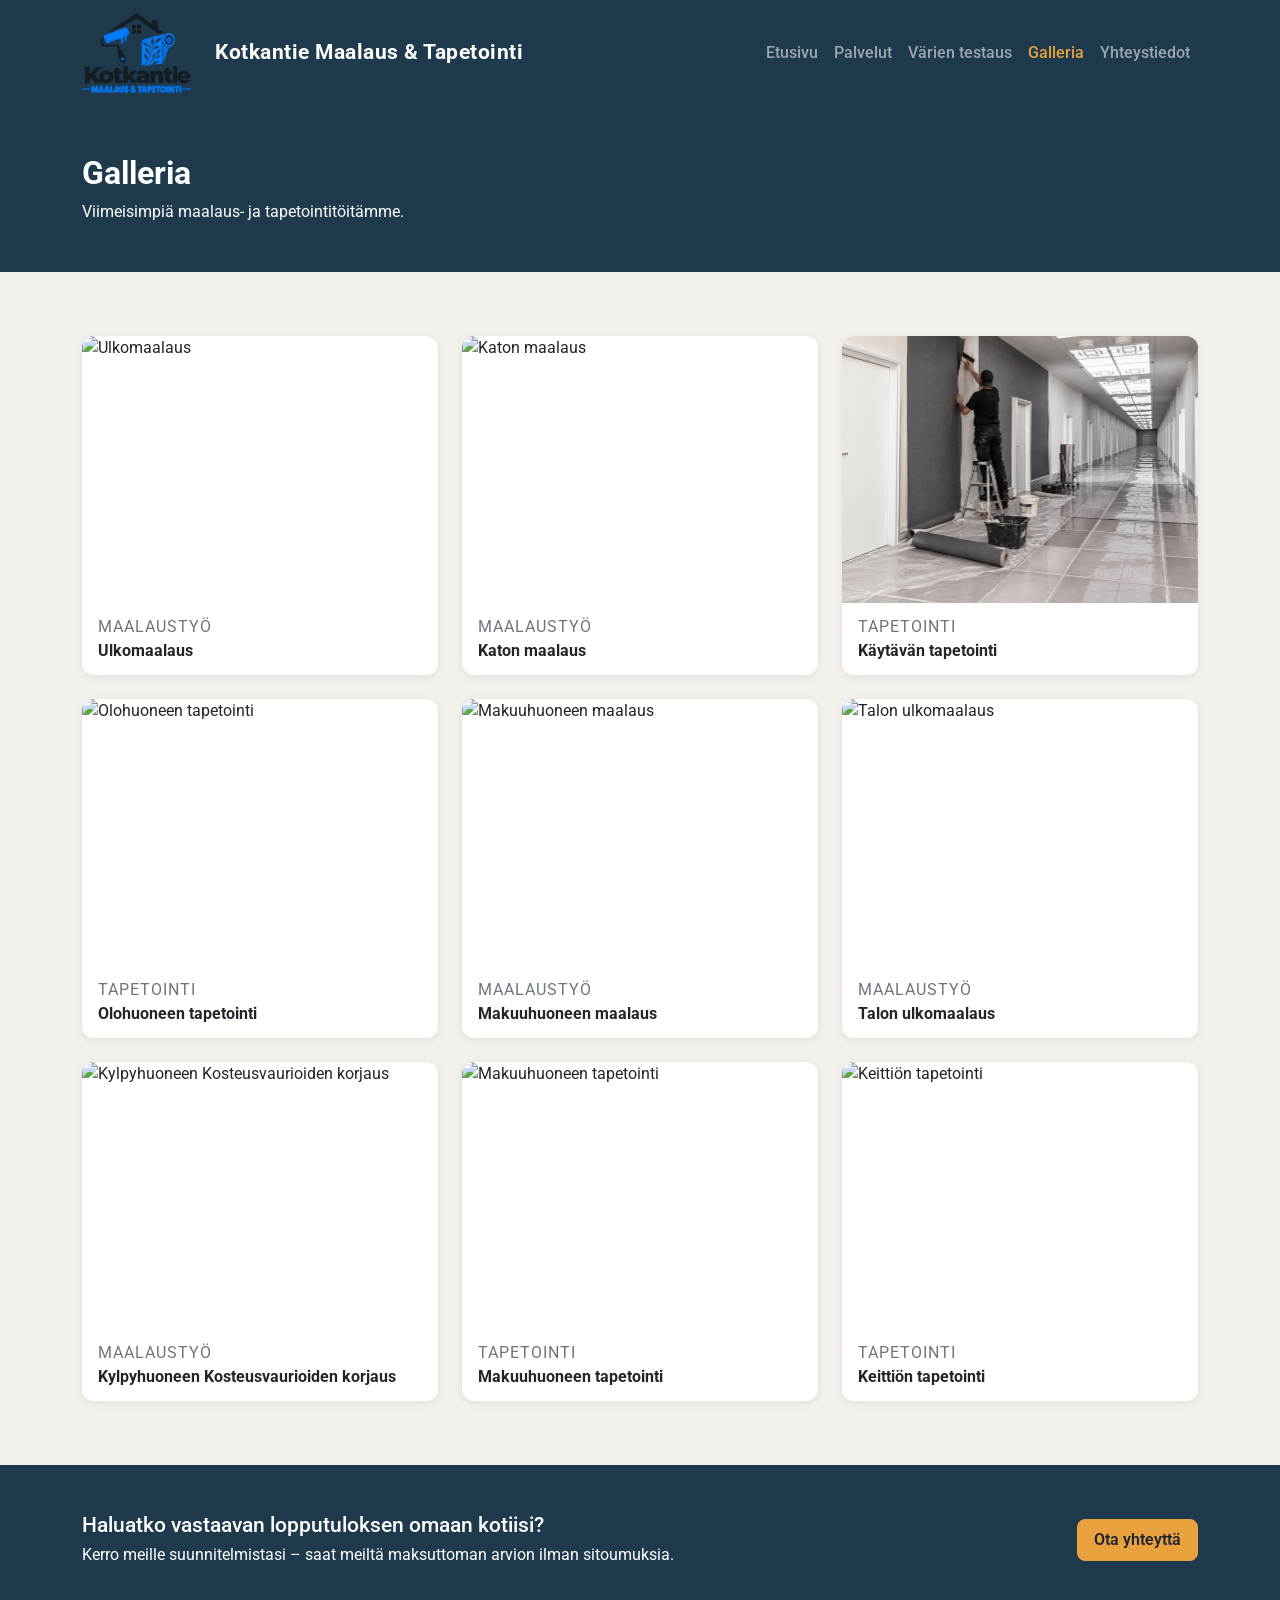
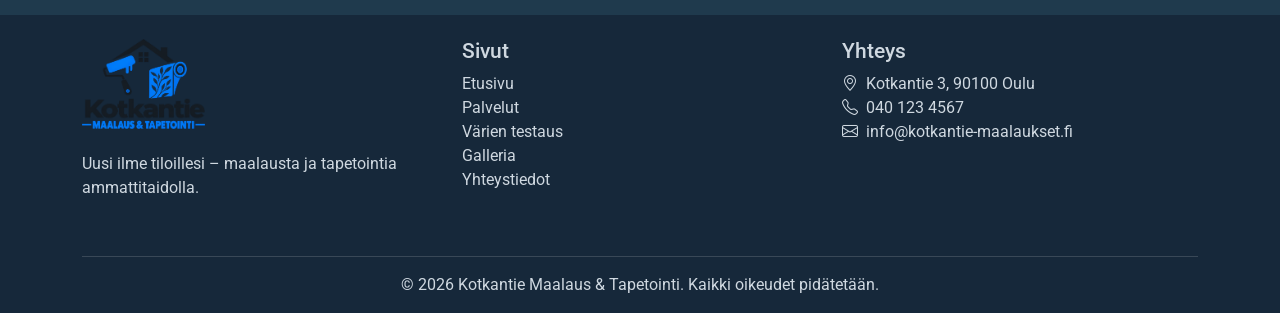
==== commit 836a1dc6: "Fix image source case sensitivity in galleria.html" ====
--- a/galleria.html
+++ b/galleria.html
@@ -71,7 +71,7 @@
 
         <div class="col-sm-6 col-lg-4">
           <div class="card galleria-tuote h-100">
-            <img src="kuvat/kaytavatapetointi.png"
+            <img src="kuvat/Kaytavatapetointi.png"
                  alt="Käytävän tapetointi"
                  loading="lazy">
             <div class="kuvaus">
@@ -211,4 +211,4 @@
 <script src="js/script.js"></script>
 <script src="js/varit.js"></script>
 </body>
-</html>+</html>
--- a/css/styles.css
+++ b/css/styles.css
@@ -43,6 +43,9 @@
   font-size: var(--koko-teksti);
   color: var(--vp-teksti);
   background-color: var(--vp-vaalea);
+  display: flex;
+  flex-direction: column;
+  min-height: 100vh;
 }
 
 h1, .h1,
@@ -87,10 +90,6 @@
   letter-spacing: 0.5px;
 }
 
-.navbar-brand .bi {
-  color: var(--vp-akcentti);
-}
-
 .navbar .nav-link {
   font-weight: 500;
   position: relative;
@@ -182,12 +181,13 @@
 }
 
 /* Kuvakkeet eivät ole tekstiä, joten niiden koko saa poiketa */
-.kortti-palvelu .kuvake {
+.kortti-palvelu-kuvake {
   font-size: 2.5rem;
   color: var(--vp-akcentti);
 }
 
 /* ---------- Värien testaus: huone ---------- */
+/* Huoneen kuva ja värit piirretään varit.js-tiedostossa (SVG) */
 .huone {
   position: relative;
   width: 100%;
@@ -195,132 +195,6 @@
   overflow: hidden;
   border-radius: 0.75rem;
   box-shadow: 0 8px 24px rgba(0, 0, 0, 0.2);
-  /* Maalattavat värit asetetaan JS:llä näihin muuttujiin */
-  --seinavari: #f2f0ea;
-  --jalkalistavari: #ffffff;
-}
-
-.seina {
-  position: absolute;
-  top: 0;
-  left: 0;
-  right: 0;
-  bottom: 22%;
-  background-color: var(--seinavari);
-  transition: background-color 0.35s ease;
-}
-
-.lattia {
-  position: absolute;
-  bottom: 0;
-  left: 0;
-  right: 0;
-  height: 22%;
-  background: repeating-linear-gradient(
-    90deg,
-    #c9a26f 0 70px,
-    #bd9460 70px 140px
-  );
-  box-shadow: inset 0 6px 10px rgba(0, 0, 0, 0.15);
-}
-
-.jalkalista {
-  position: absolute;
-  left: 0;
-  right: 0;
-  bottom: 22%;
-  height: 4.5%;
-  background-color: var(--jalkalistavari);
-  border-top: 1px solid rgba(0, 0, 0, 0.15);
-  transition: background-color 0.35s ease;
-}
-
-.ovi {
-  position: absolute;
-  bottom: 22%;
-  left: 10%;
-  width: 15%;
-  height: 48%;
-  background-color: #fbfaf7;
-  border: 5px solid #d9d2c6;
-  border-bottom: none;
-  border-radius: 4px 4px 0 0;
-}
-
-.ovi::after {
-  content: "";
-  position: absolute;
-  right: 12%;
-  top: 52%;
-  width: 8%;
-  height: 8%;
-  border-radius: 50%;
-  background-color: #b9924f;
-}
-
-.ikkuna {
-  position: absolute;
-  top: 12%;
-  right: 12%;
-  width: 28%;
-  height: 36%;
-  background: linear-gradient(180deg, #cfe7f5 0%, #e8f4fb 100%);
-  border: 7px solid #ffffff;
-  box-shadow: 0 0 0 2px #d9d2c6, 0 4px 10px rgba(0, 0, 0, 0.12);
-}
-
-.ikkuna::before {
-  content: "";
-  position: absolute;
-  left: 50%;
-  top: 0;
-  bottom: 0;
-  width: 4px;
-  margin-left: -2px;
-  background-color: #ffffff;
-}
-
-.ikkuna::after {
-  content: "";
-  position: absolute;
-  top: 50%;
-  left: 0;
-  right: 0;
-  height: 4px;
-  margin-top: -2px;
-  background-color: #ffffff;
-}
-
-.sofa {
-  position: absolute;
-  bottom: 22%;
-  left: 38%;
-  width: 30%;
-  height: 17%;
-  background-color: #7c8a94;
-  border-radius: 12px 12px 0 0;
-}
-
-.sofa::before {
-  content: "";
-  position: absolute;
-  left: -6%;
-  bottom: 0;
-  width: 14%;
-  height: 100%;
-  background-color: #6d7a84;
-  border-radius: 12px 0 0 0;
-}
-
-.sofa::after {
-  content: "";
-  position: absolute;
-  right: -6%;
-  bottom: 0;
-  width: 14%;
-  height: 100%;
-  background-color: #6d7a84;
-  border-radius: 0 12px 0 0;
 }
 
 /* ---------- Värien testaus: napit ---------- */
@@ -328,41 +202,6 @@
   display: flex;
   flex-wrap: wrap;
   gap: 0.6rem;
-}
-
-.nappi {
-  width: 52px;
-  height: 52px;
-  border-radius: 50%;
-  cursor: pointer;
-  border: 3px solid rgba(0, 0, 0, 0.15);
-  transition: transform 0.15s ease, border-color 0.15s ease;
-}
-
-.nappi:hover {
-  transform: scale(1.1);
-}
-
-.nappi.aktiivinen {
-  border-color: var(--vp-tumma);
-  transform: scale(1.12);
-  box-shadow: 0 0 0 3px var(--vp-akcentti);
-}
-
-.nappi-oma {
-  position: relative;
-  overflow: hidden;
-  background: conic-gradient(red, yellow, lime, cyan, blue, magenta, red);
-  border: 3px dashed rgba(0, 0, 0, 0.35);
-}
-
-.nappi-oma input[type="color"] {
-  position: absolute;
-  inset: -8px;
-  width: calc(100% + 16px);
-  height: calc(100% + 16px);
-  cursor: pointer;
-  opacity: 0;
 }
 
 .vari-valittu {
@@ -371,13 +210,8 @@
   height: 1rem;
   border-radius: 0.25rem;
   vertical-align: -0.2rem;
-  margin-right: 0.4rem;
+  margin-right: 6px;
   border: 1px solid rgba(0, 0, 0, 0.2);
-}
-
-#seinan-nappialue, #jalkalistan-nappialue {
-  display: flex;
-  flex-wrap: wrap;
 }
 
 .vari-nappi:focus,
@@ -392,7 +226,6 @@
   outline-offset: 2px;
 }
 
-.vari-valittu { margin-right: 6px; }
 /* ---------- Galleria ---------- */
 .galleria-tuote {
   border: none;
@@ -426,22 +259,6 @@
   letter-spacing: 1px;
 }
 
-
-.gallery-card img {
-  width: 100%;
-  aspect-ratio: 4 / 3;   /* kaikille kuville sama muoto */
-  object-fit: cover;      /* leikkaa kuvan sen sijaan että venyttäisi */
-  object-position: center top; /* pitää maalarin pään ja telan näkyvissä */
-  display: block;
-}
-
-.gallery-grid {
-  display: grid;
-  grid-template-columns: repeat(3, 1fr);
-  gap: 20px;
-  align-items: start;  /* kortit eivät venytä toisiaan saman korkuisiksi */
-}
-
 /* ---------- Yhteystiedot ---------- */
 /* Kuvakkeet eivät ole tekstiä, joten niiden koko saa poiketa */
 .yhteystieto-kohteet .bi {
@@ -451,20 +268,13 @@
   text-align: center;
 }
 
-.kartta-upotus {
-  height: 260px;
+.kartta {
+  display: block;
+  width: 100%;
+  height: 300px;
+  border: 0;
   border-radius: 0.75rem;
-  background-color: #dfe6ea;
-  border: 2px dashed #aab7c0;
-  display: flex;
-  flex-direction: column;
-  align-items: center;
-  justify-content: center;
-  color: var(--vp-harmaa);
-}
-
-.kartta-upotus .bi {
-  font-size: 2.5rem;
+  box-shadow: 0 2px 10px rgba(0, 0, 0, 0.08);
 }
 
 /* ---------- Kutsu-toimintaan -palkki ---------- */
@@ -502,19 +312,9 @@
   color: var(--vp-akcentti);
 }
 
-.site-footer .brand .bi {
-  color: var(--vp-akcentti);
-}
-
 .footer-alaosa {
   border-top: 1px solid rgba(255, 255, 255, 0.15);
   font-size: var(--koko-teksti);
-}
-
-body {
-  display: flex;
-  flex-direction: column;
-  min-height: 100vh;
 }
 
 main {
